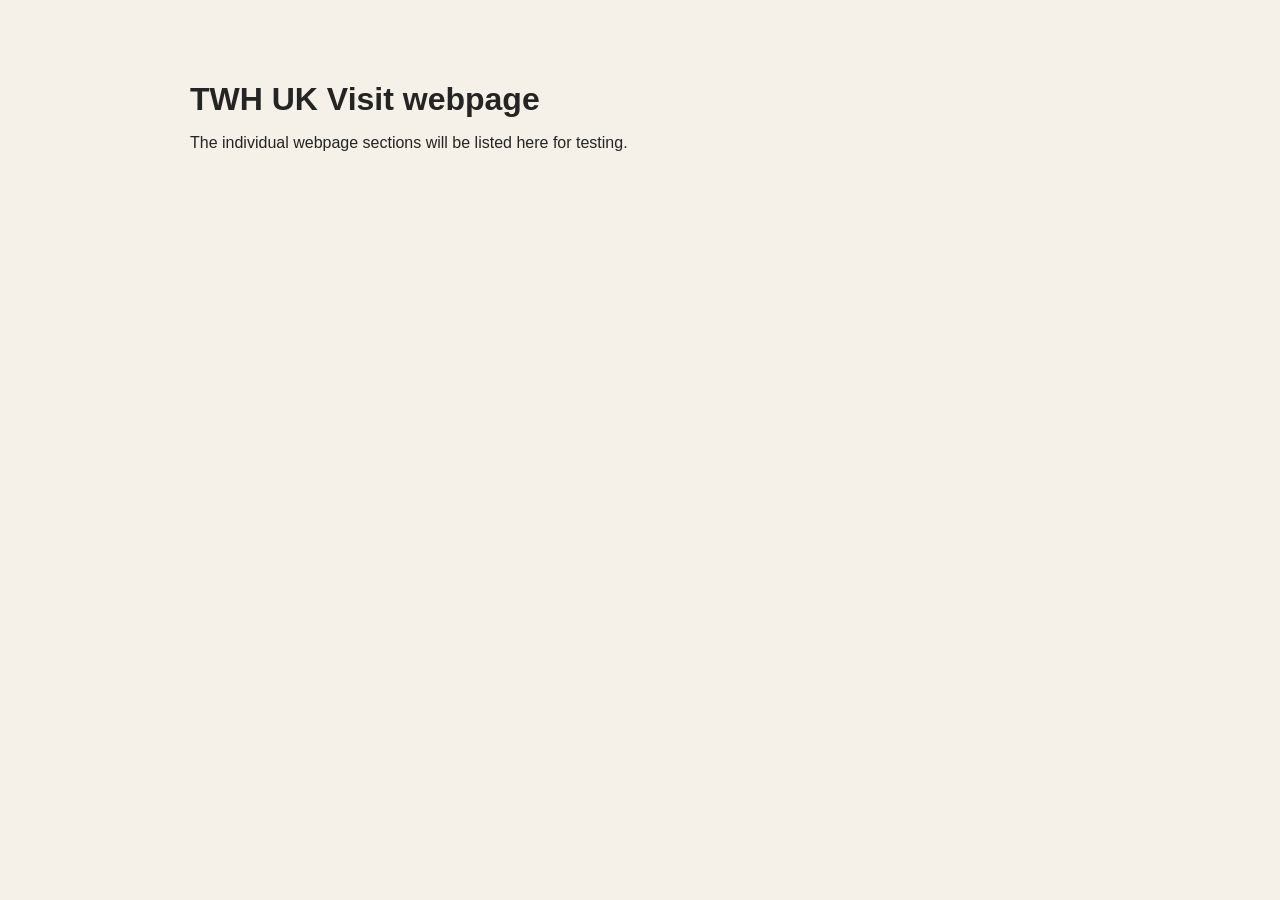
==== index.html @ 28abf013 "Add main landing page" ====
<!DOCTYPE html>
<html lang="en">
<head>
  <meta charset="UTF-8">
  <meta name="viewport" content="width=device-width, initial-scale=1.0">

  <title>TWH UK Visit</title>

  <style>
    body {
      margin: 0;
      padding: 60px 24px;
      font-family: Arial, sans-serif;
      background: #f5f1e8;
      color: #242424;
    }

    main {
      max-width: 900px;
      margin: 0 auto;
    }

    h1 {
      margin-bottom: 16px;
    }

    a {
      display: block;
      margin: 12px 0;
    }
  </style>
</head>

<body>
  <main>
    <h1>TWH UK Visit webpage</h1>
    <p>The individual webpage sections will be listed here for testing.</p>
  </main>
</body>
</html>
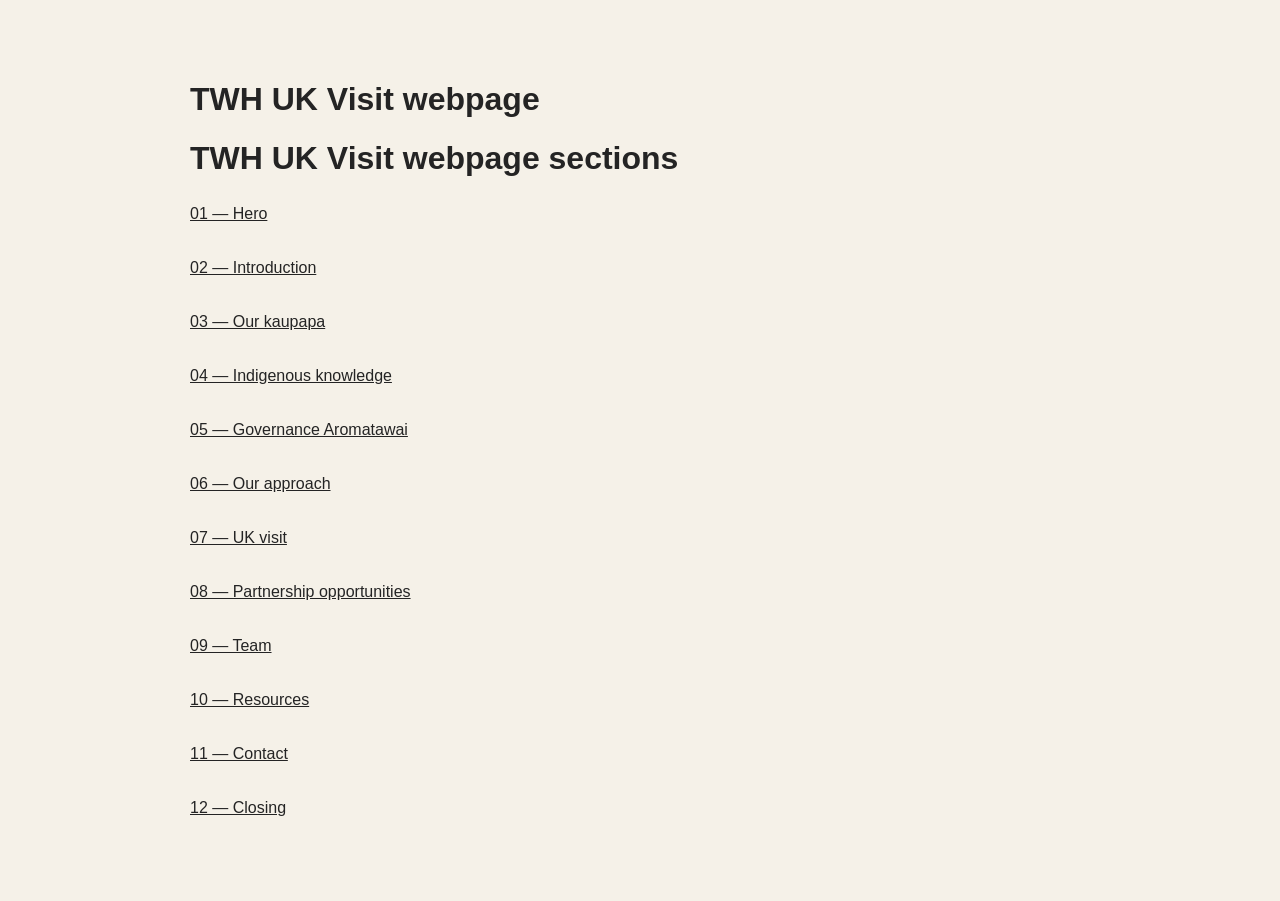
==== commit f7bd686f: "Update index.html" ====
--- a/index.html
+++ b/index.html
@@ -34,7 +34,52 @@
 <body>
   <main>
     <h1>TWH UK Visit webpage</h1>
-    <p>The individual webpage sections will be listed here for testing.</p>
+  <!DOCTYPE html>
+<html lang="en">
+<head>
+  <meta charset="UTF-8">
+  <meta name="viewport" content="width=device-width, initial-scale=1.0">
+
+  <title>TWH UK Visit Sections</title>
+
+  <style>
+    body {
+      margin: 0;
+      padding: 60px 24px;
+      font-family: Arial, sans-serif;
+      background: #f5f1e8;
+      color: #242424;
+    }
+
+    main {
+      max-width: 900px;
+      margin: 0 auto;
+    }
+
+    a {
+      display: block;
+      padding: 12px 0;
+      color: inherit;
+    }
+  </style>
+</head>
+
+<body>
+  <main>
+    <h1>TWH UK Visit webpage sections</h1>
+
+    <a href="./sections/01-hero/">01 — Hero</a>
+    <a href="./sections/02-introduction/">02 — Introduction</a>
+    <a href="./sections/03-our-kaupapa/">03 — Our kaupapa</a>
+    <a href="./sections/04-indigenous-knowledge/">04 — Indigenous knowledge</a>
+    <a href="./sections/05-governance-aromatawai/">05 — Governance Aromatawai</a>
+    <a href="./sections/06-our-approach/">06 — Our approach</a>
+    <a href="./sections/07-uk-visit/">07 — UK visit</a>
+    <a href="./sections/08-partnership-opportunities/">08 — Partnership opportunities</a>
+    <a href="./sections/09-team/">09 — Team</a>
+    <a href="./sections/10-resources/">10 — Resources</a>
+    <a href="./sections/11-contact/">11 — Contact</a>
+    <a href="./sections/12-closing/">12 — Closing</a>
   </main>
 </body>
 </html>
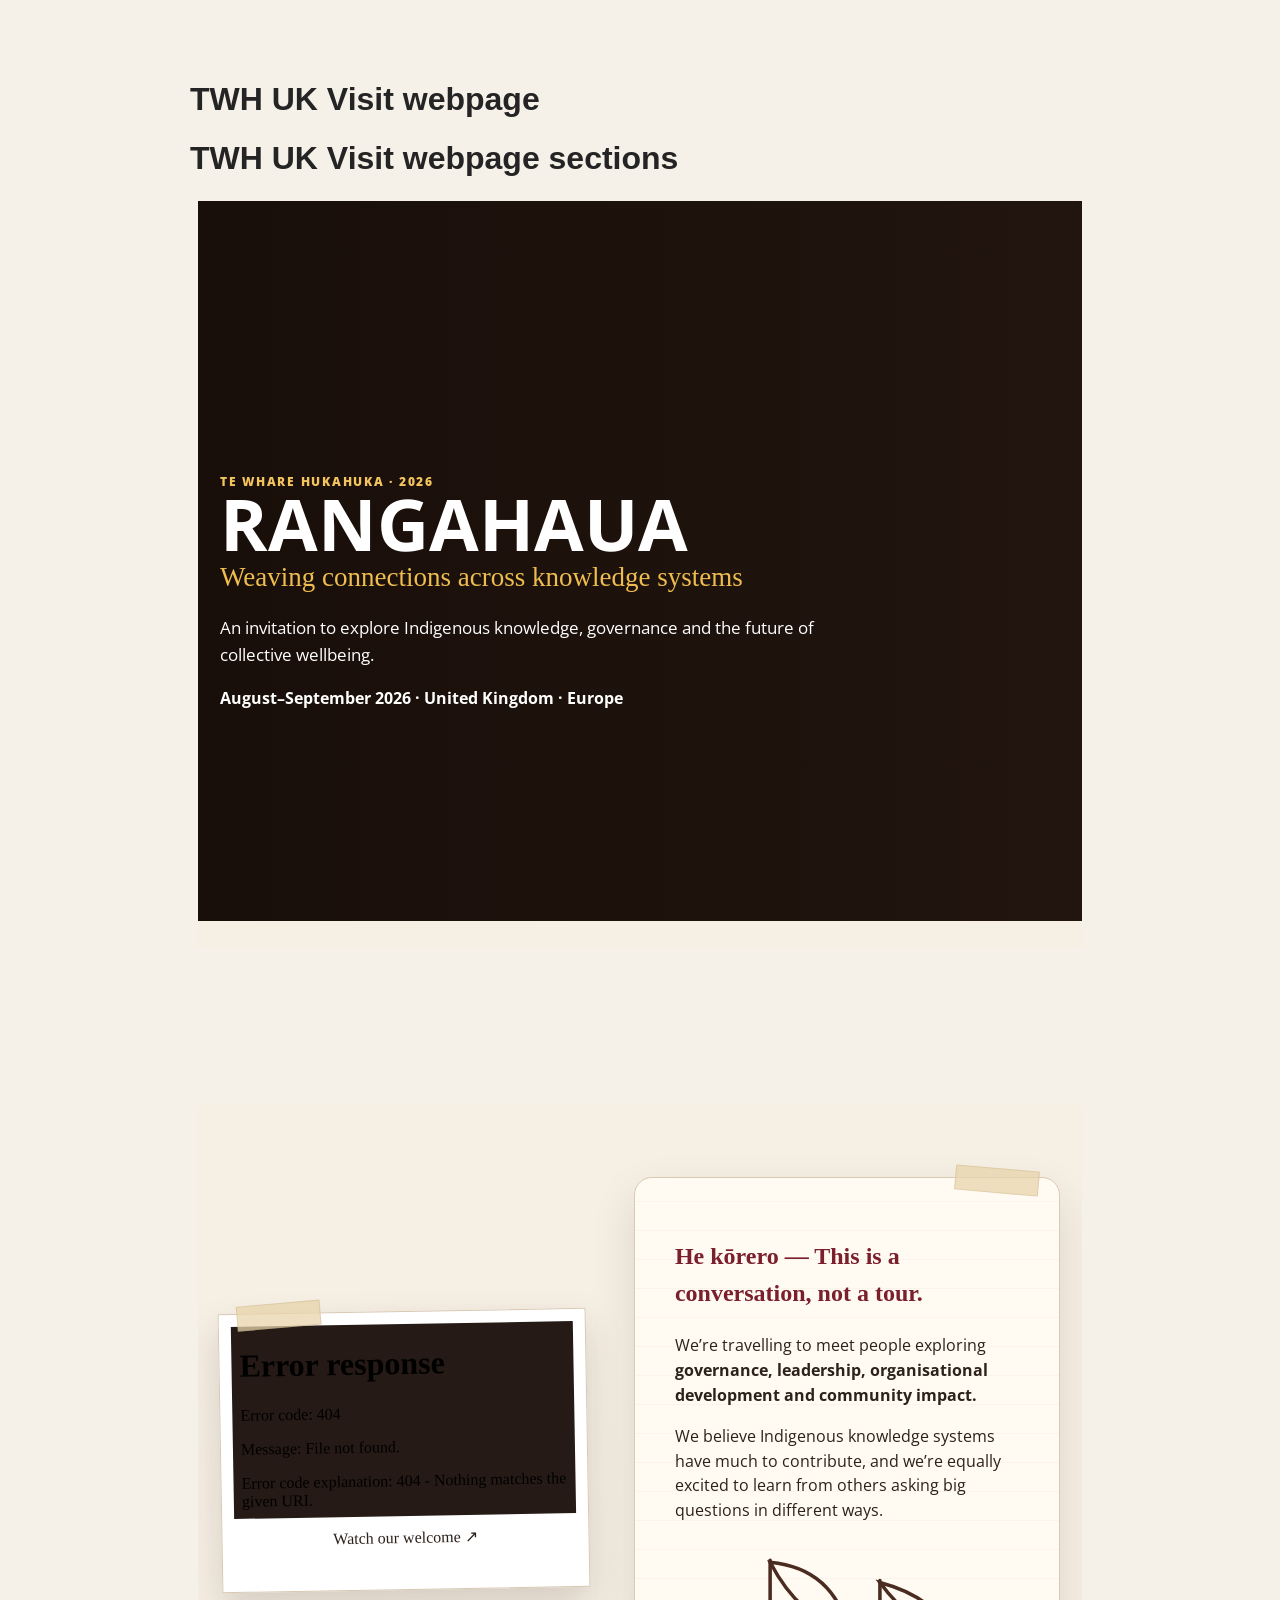
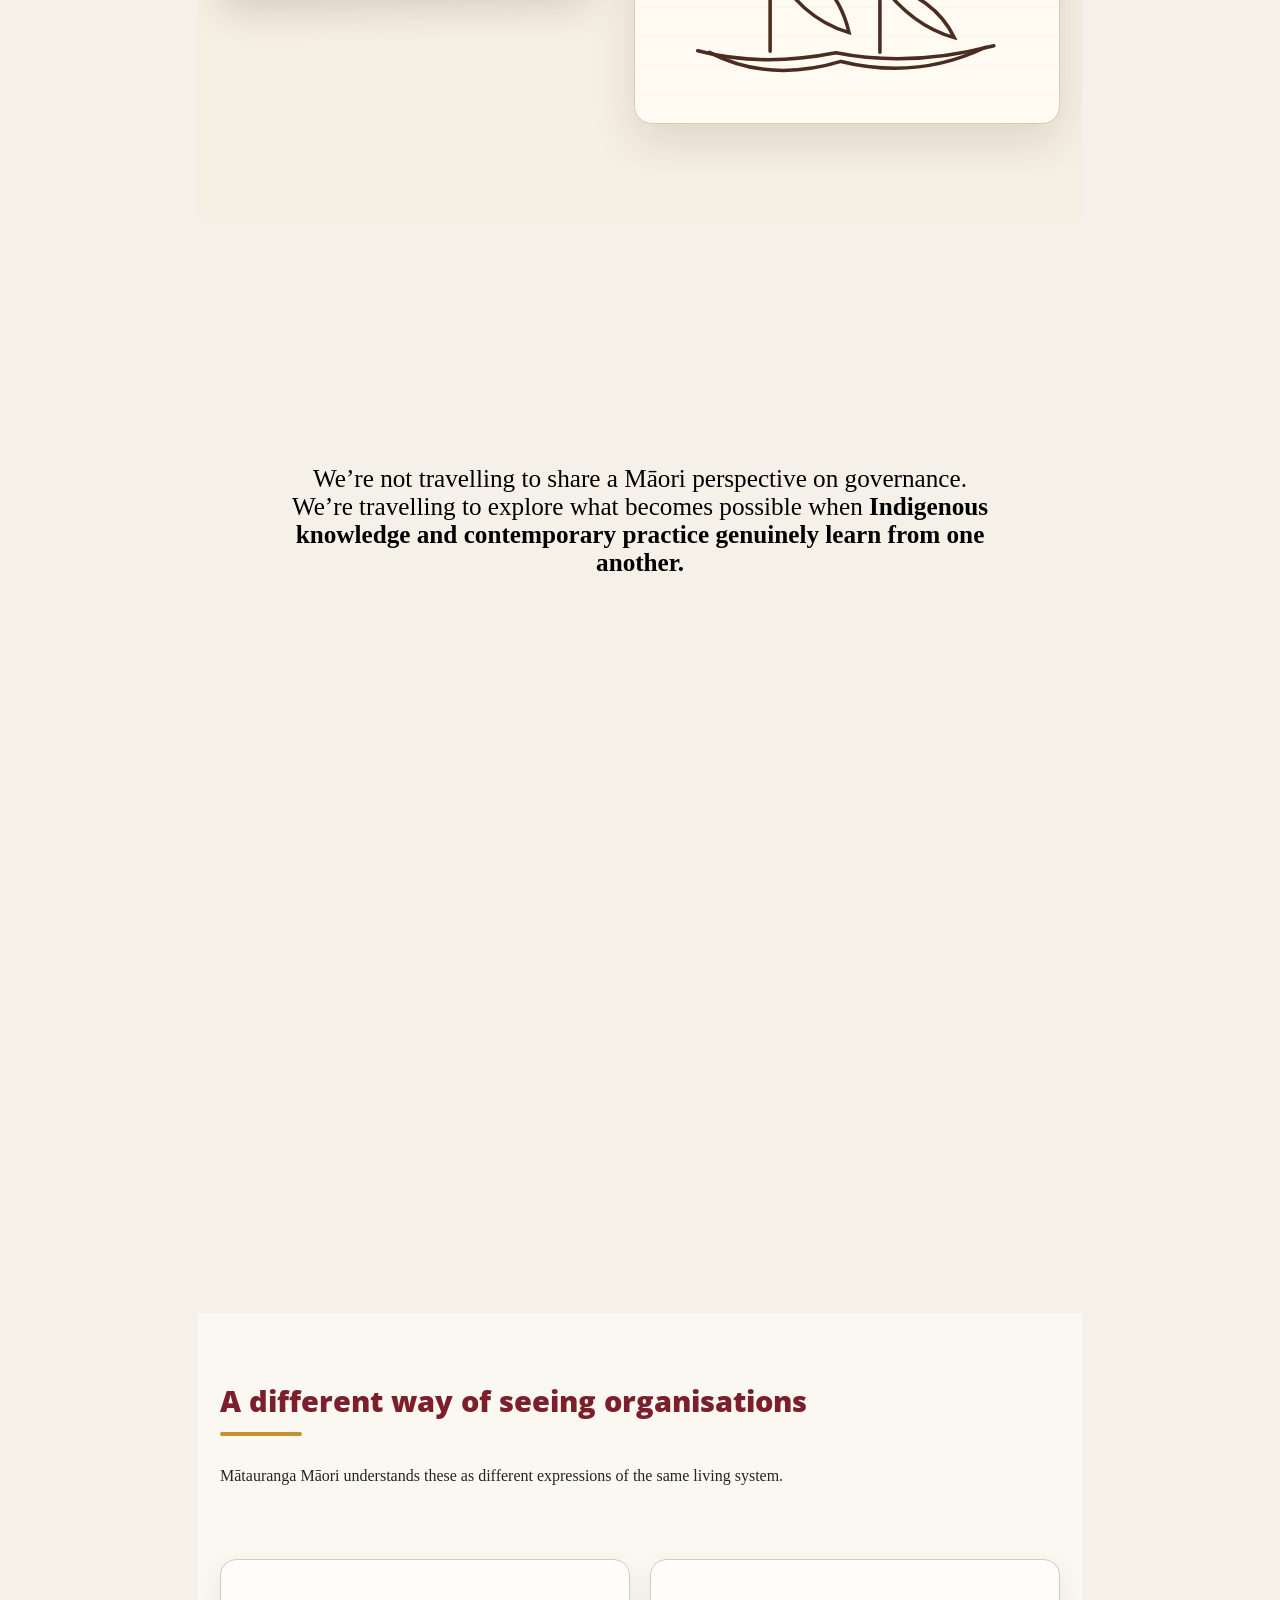
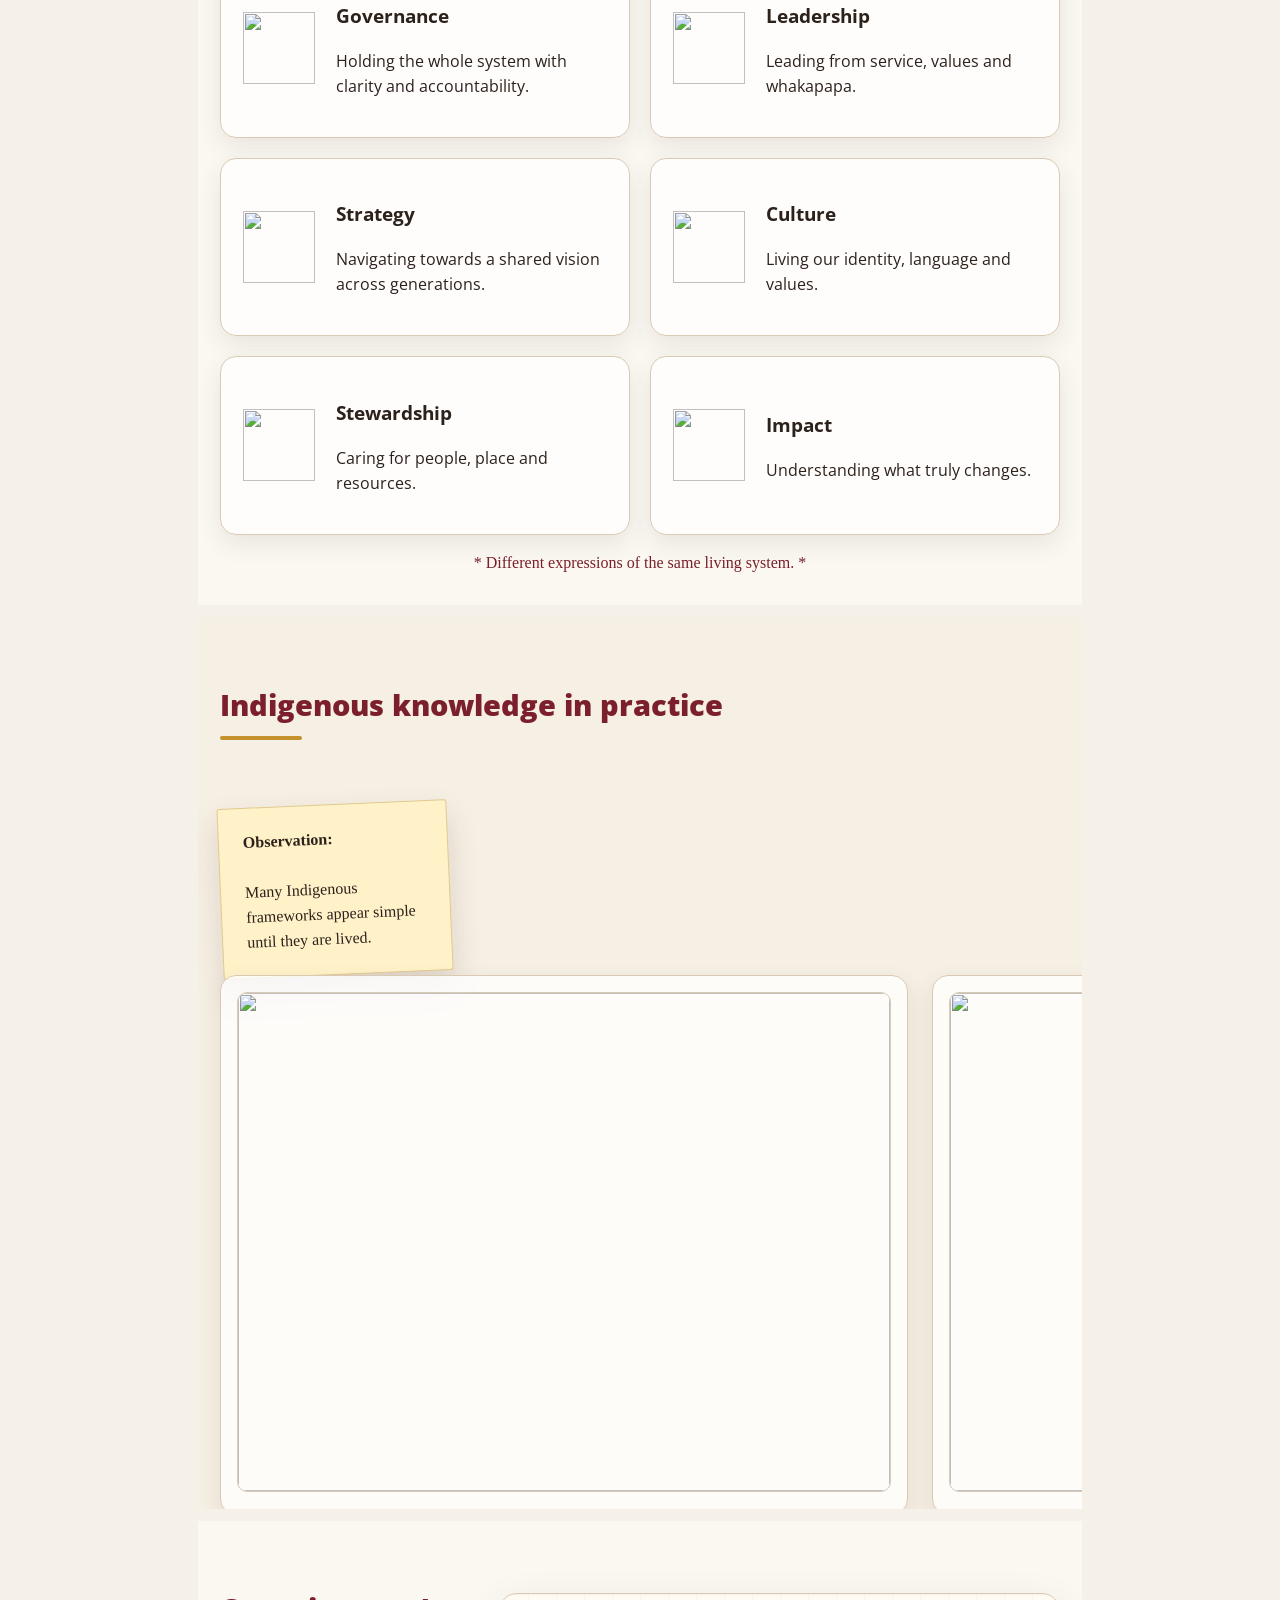
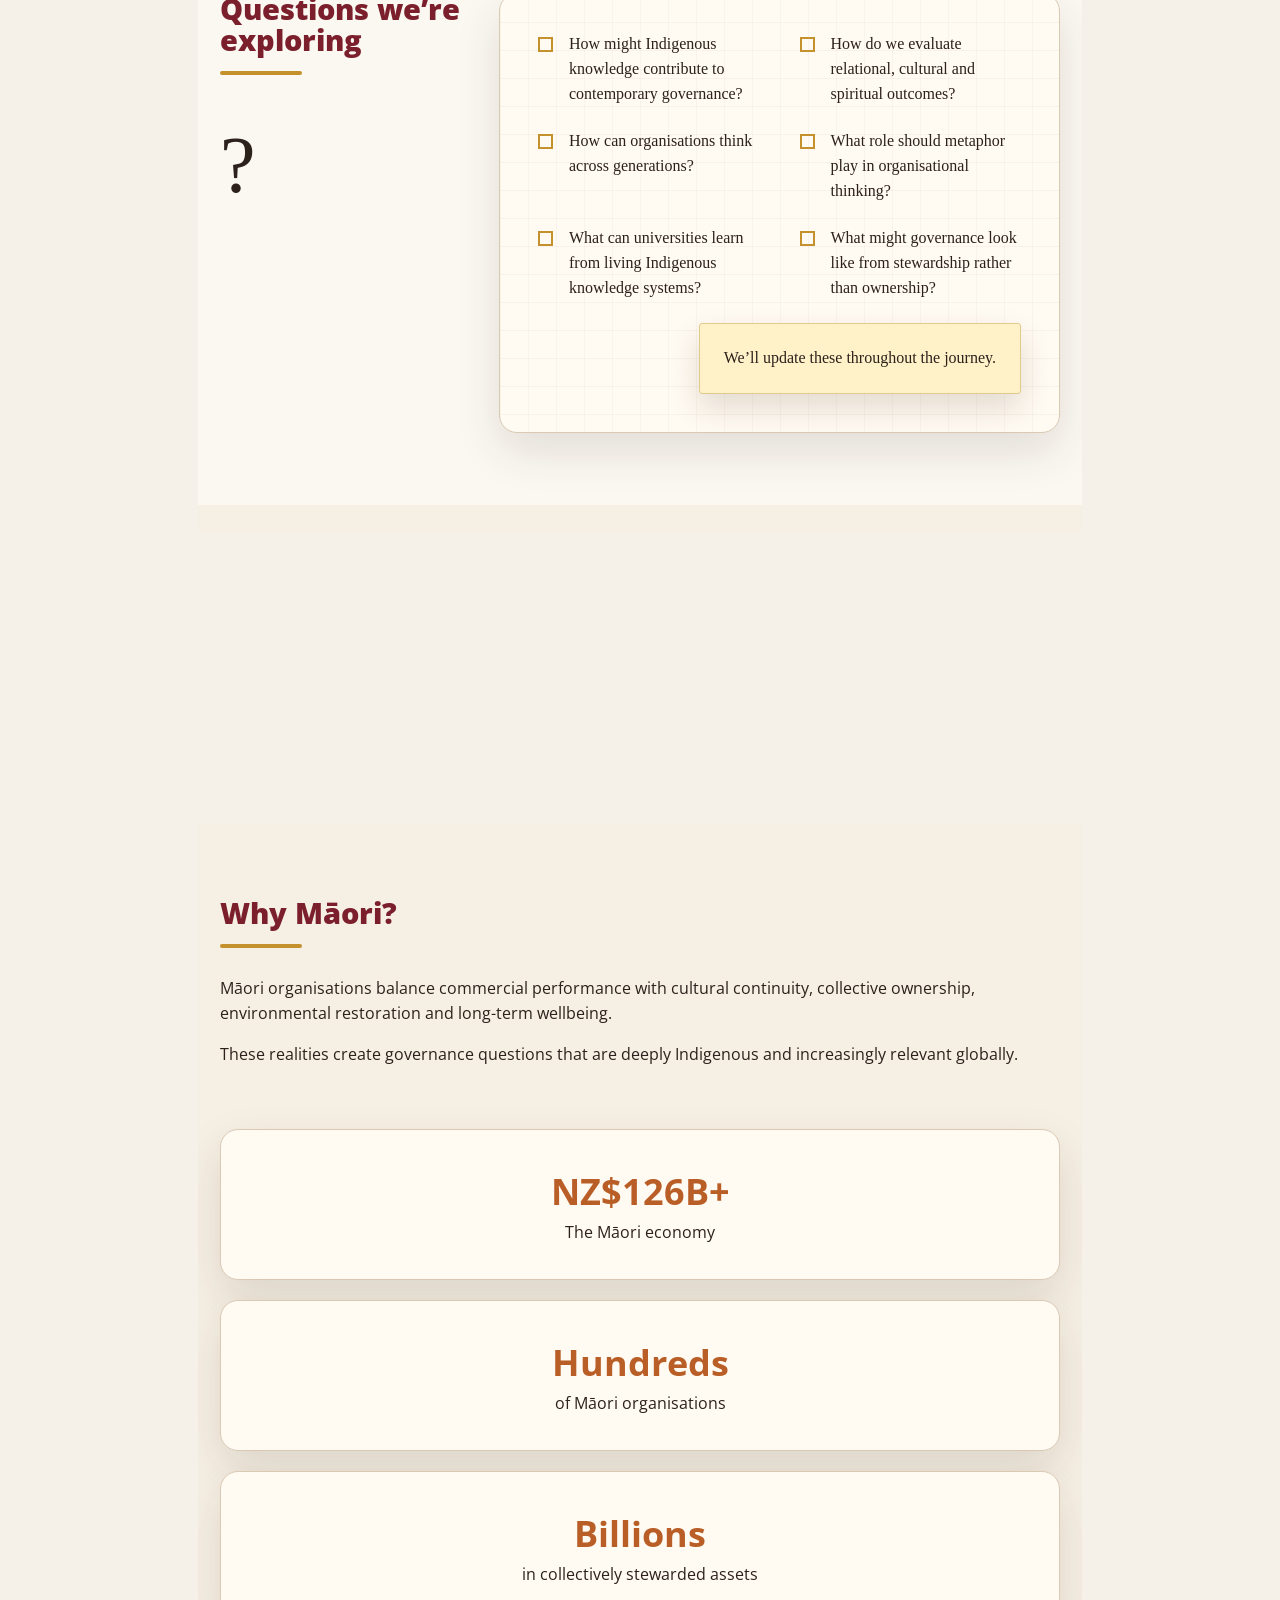
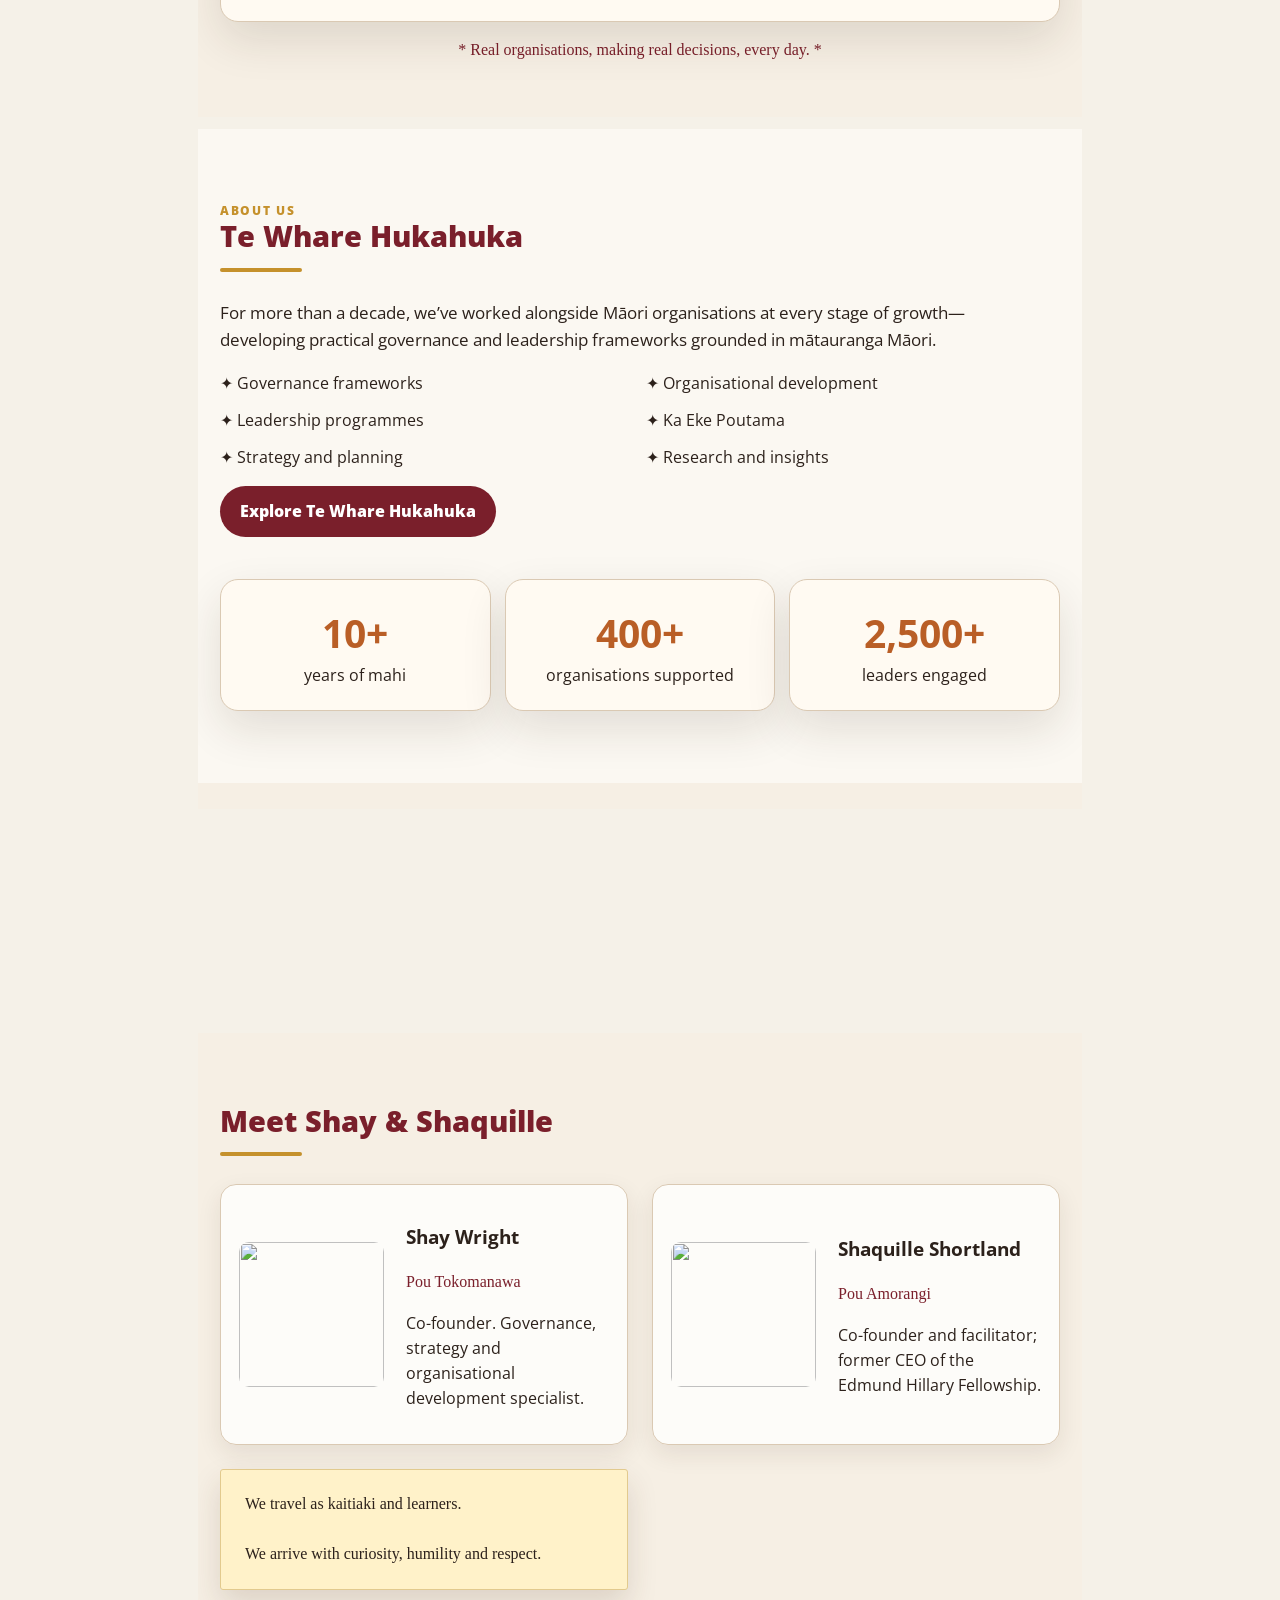
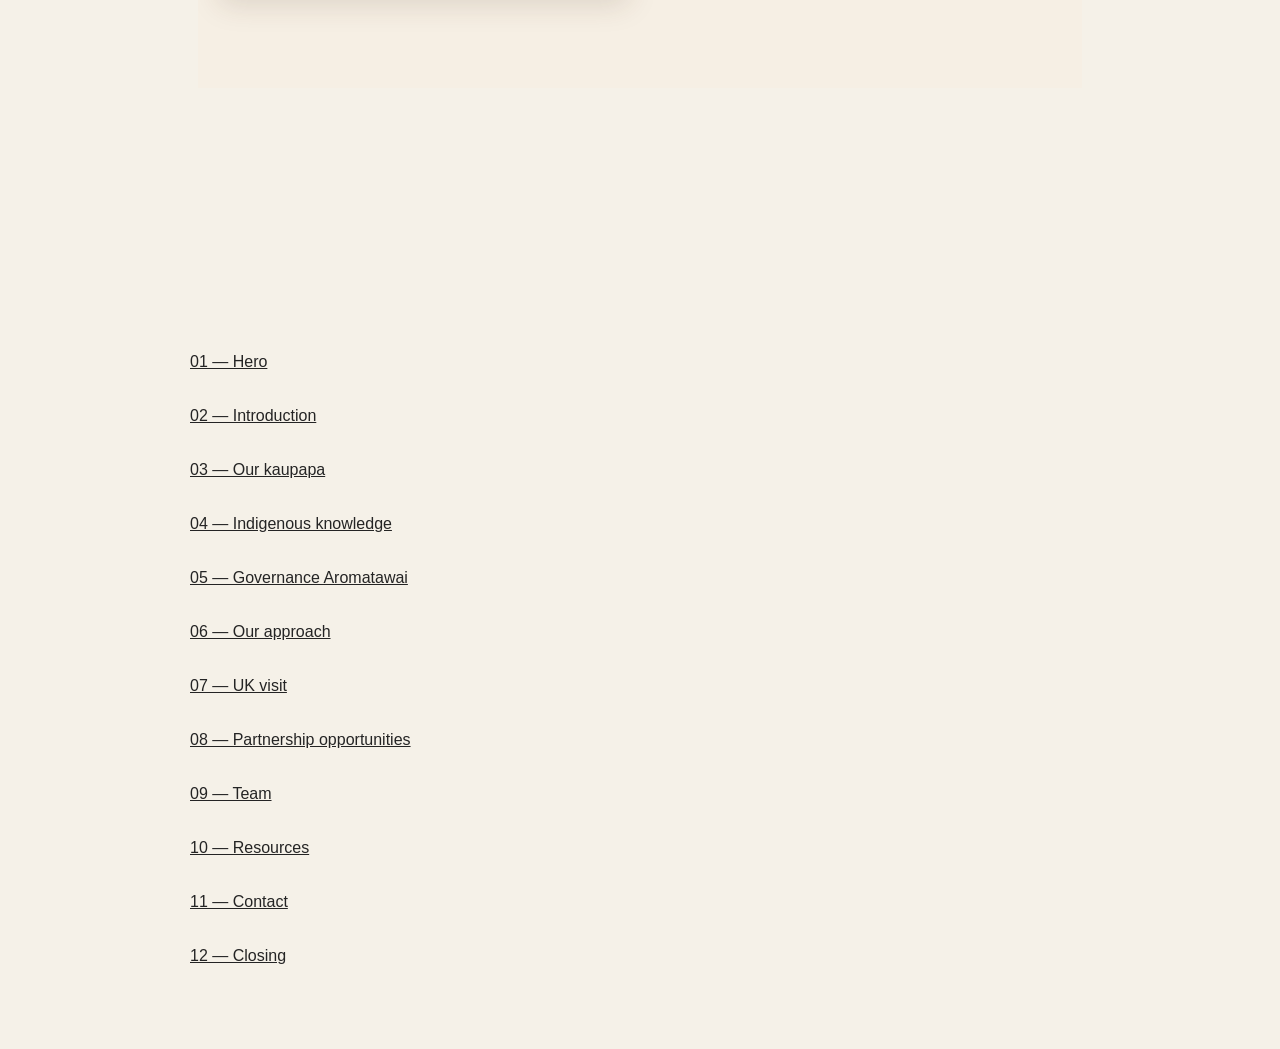
==== commit d2201059: "Adding iframes to pages" ====
--- a/index.html
+++ b/index.html
@@ -67,6 +67,15 @@
 <body>
   <main>
     <h1>TWH UK Visit webpage sections</h1>
+<iframe src="./sections/01-hero/" style="width:100%;height:900px;border:none;"></iframe>
+<iframe src="./sections/02-introduction/" style="width:100%;height:900px;border:none;"></iframe>
+<iframe src="./sections/03-our-kaupapa//" style="width:100%;height:900px;border:none;"></iframe>
+<iframe src="./sections/04-indigenous-knowledge/" style="width:100%;height:900px;border:none;"></iframe>
+<iframe src="./sections/05-governance-aromatawai/" style="width:100%;height:900px;border:none;"></iframe>
+<iframe src="./sections/06-our-approach/" style="width:100%;height:900px;border:none;"></iframe>
+<iframe src="./sections/07-uk-visit/" style="width:100%;height:900px;border:none;"></iframe>
+<iframe src="./sections/08-partnership-opportunities/" style="width:100%;height:900px;border:none;"></iframe>
+<iframe src="./sections/09-team/" style="width:100%;height:900px;border:none;"></iframe>
 
     <a href="./sections/01-hero/">01 — Hero</a>
     <a href="./sections/02-introduction/">02 — Introduction</a>
